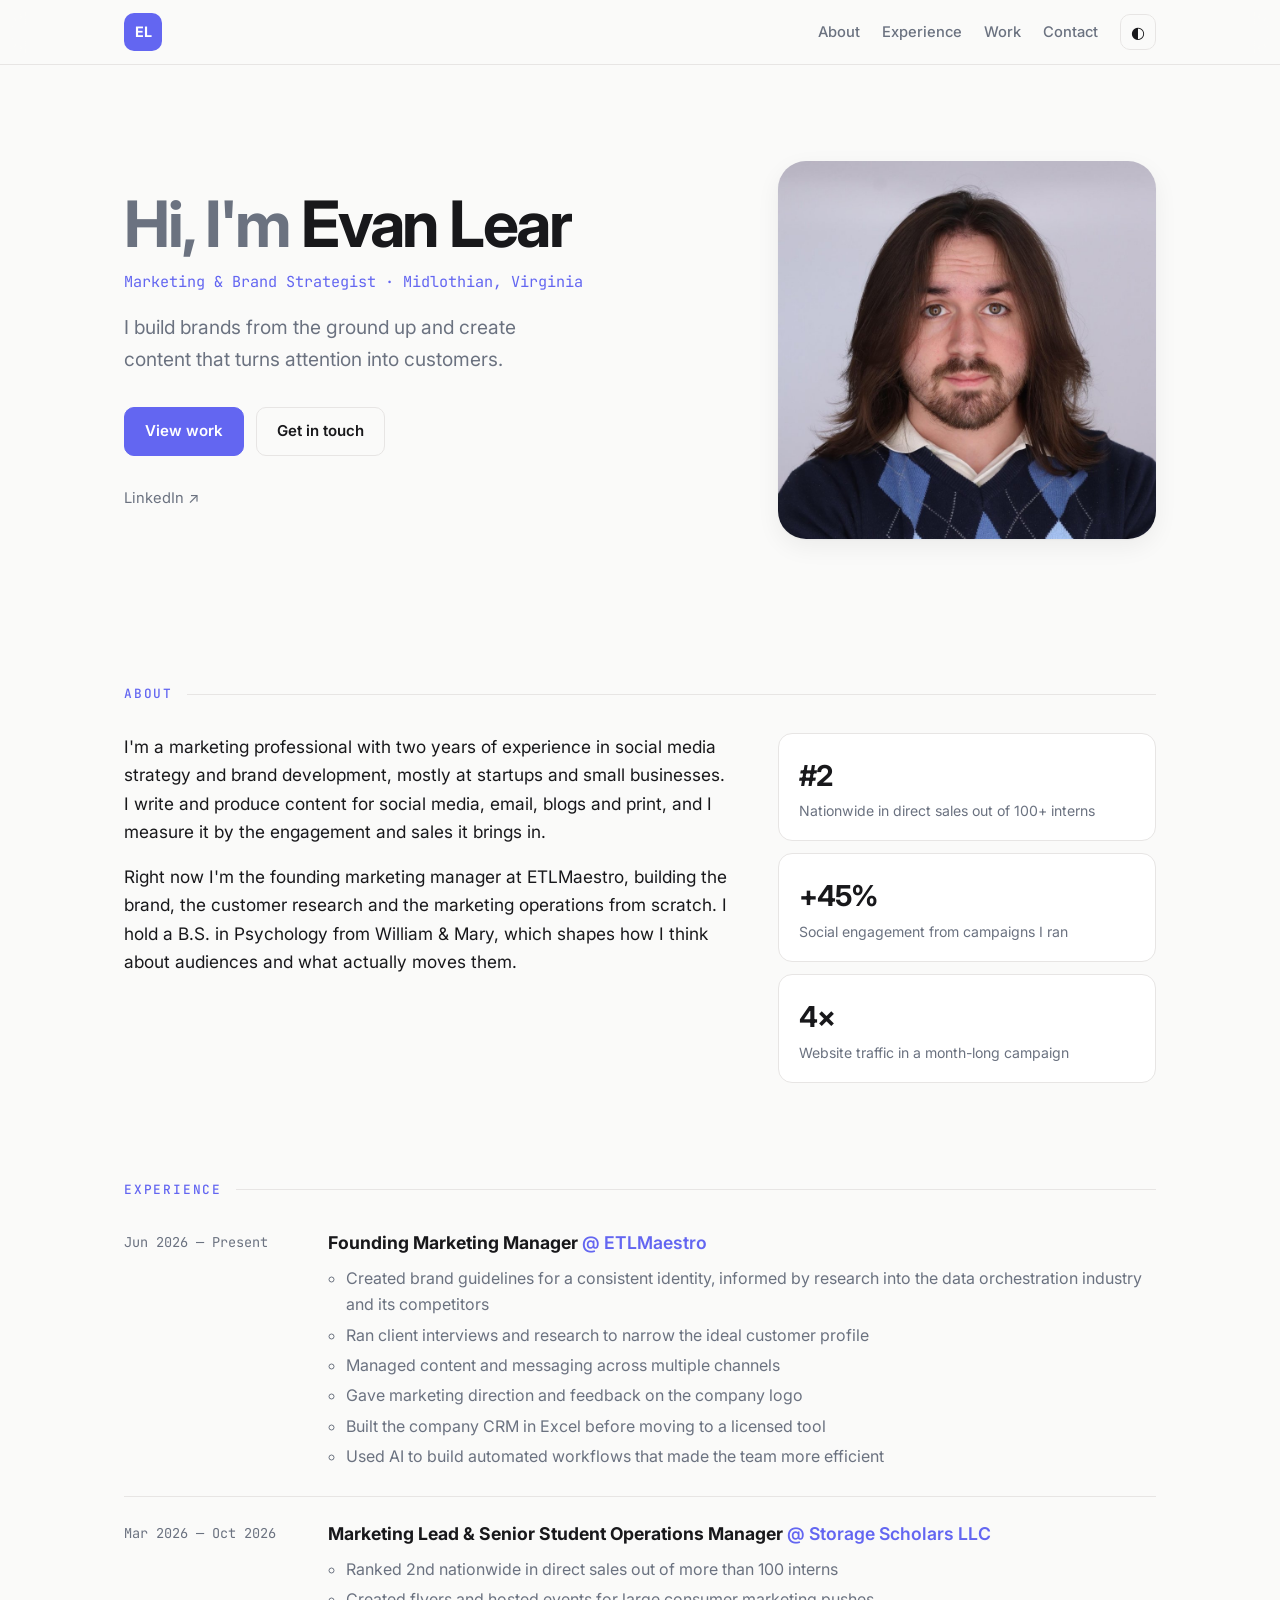
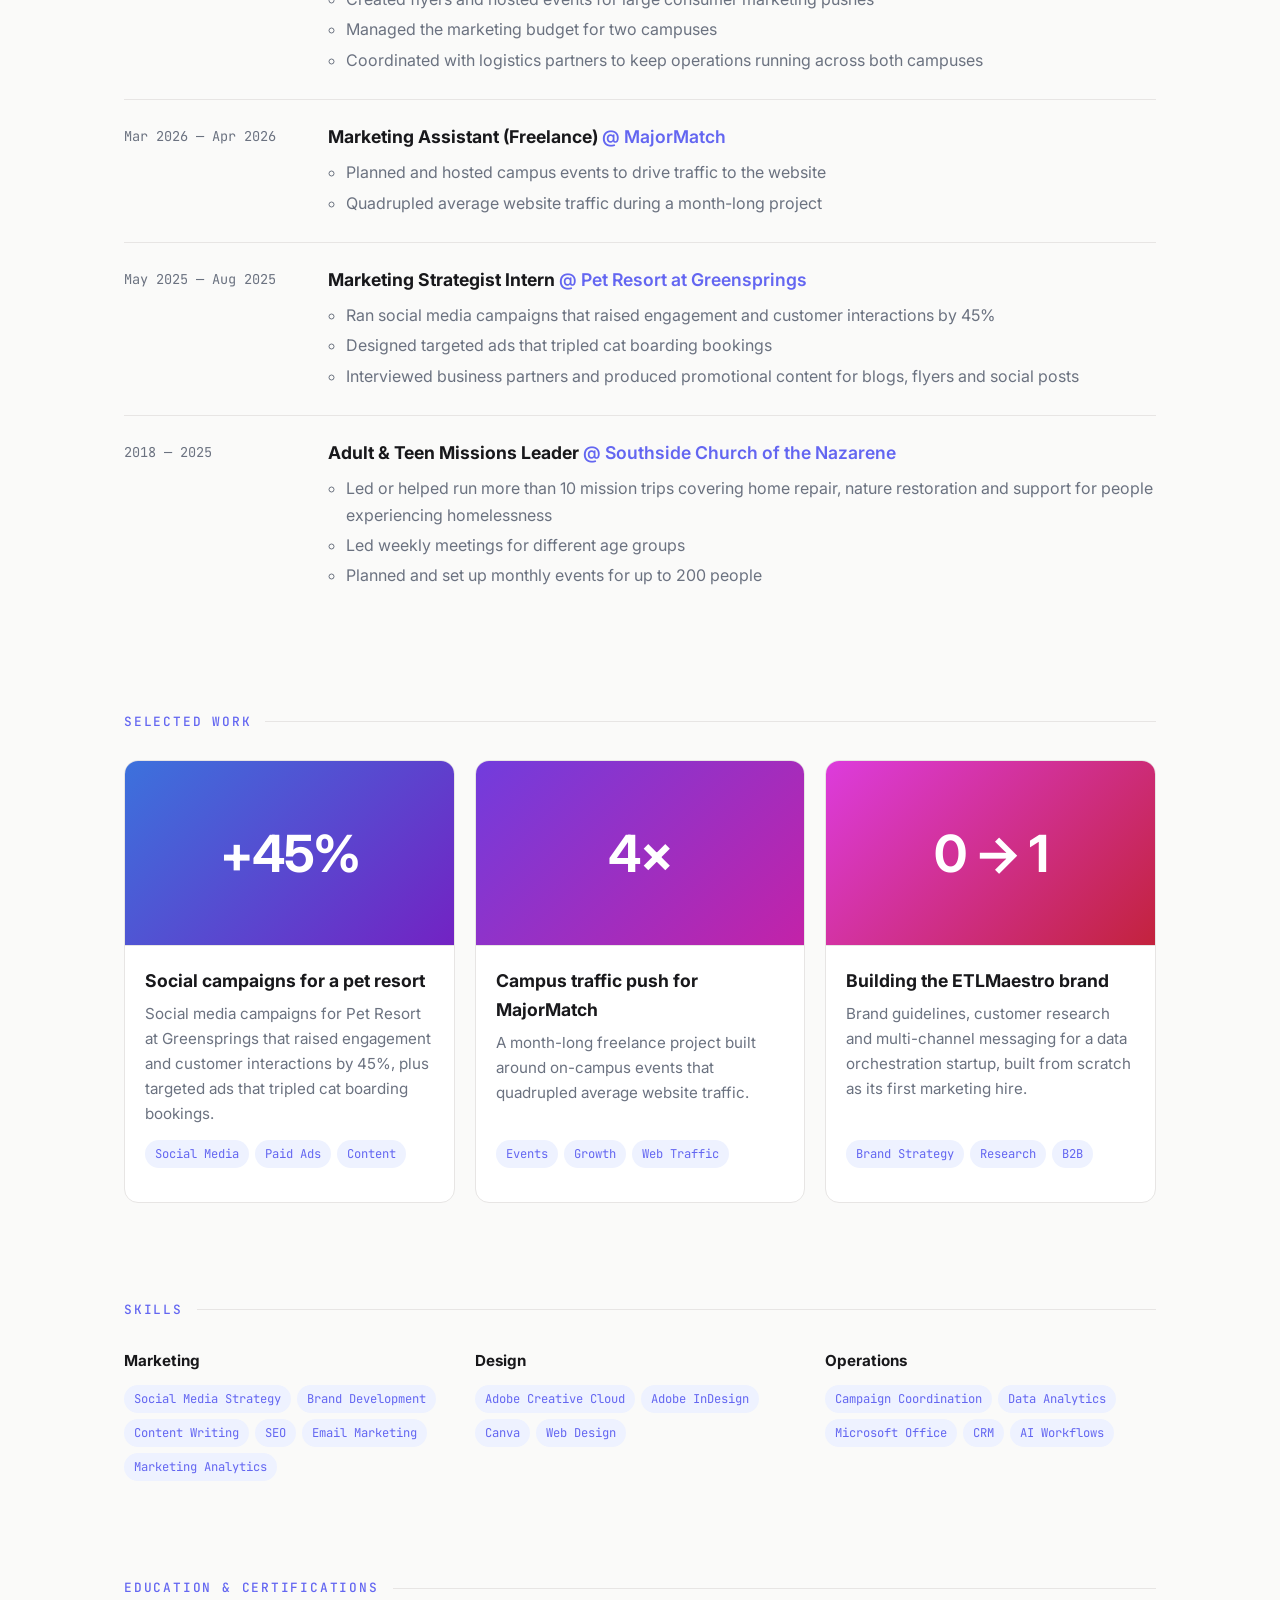
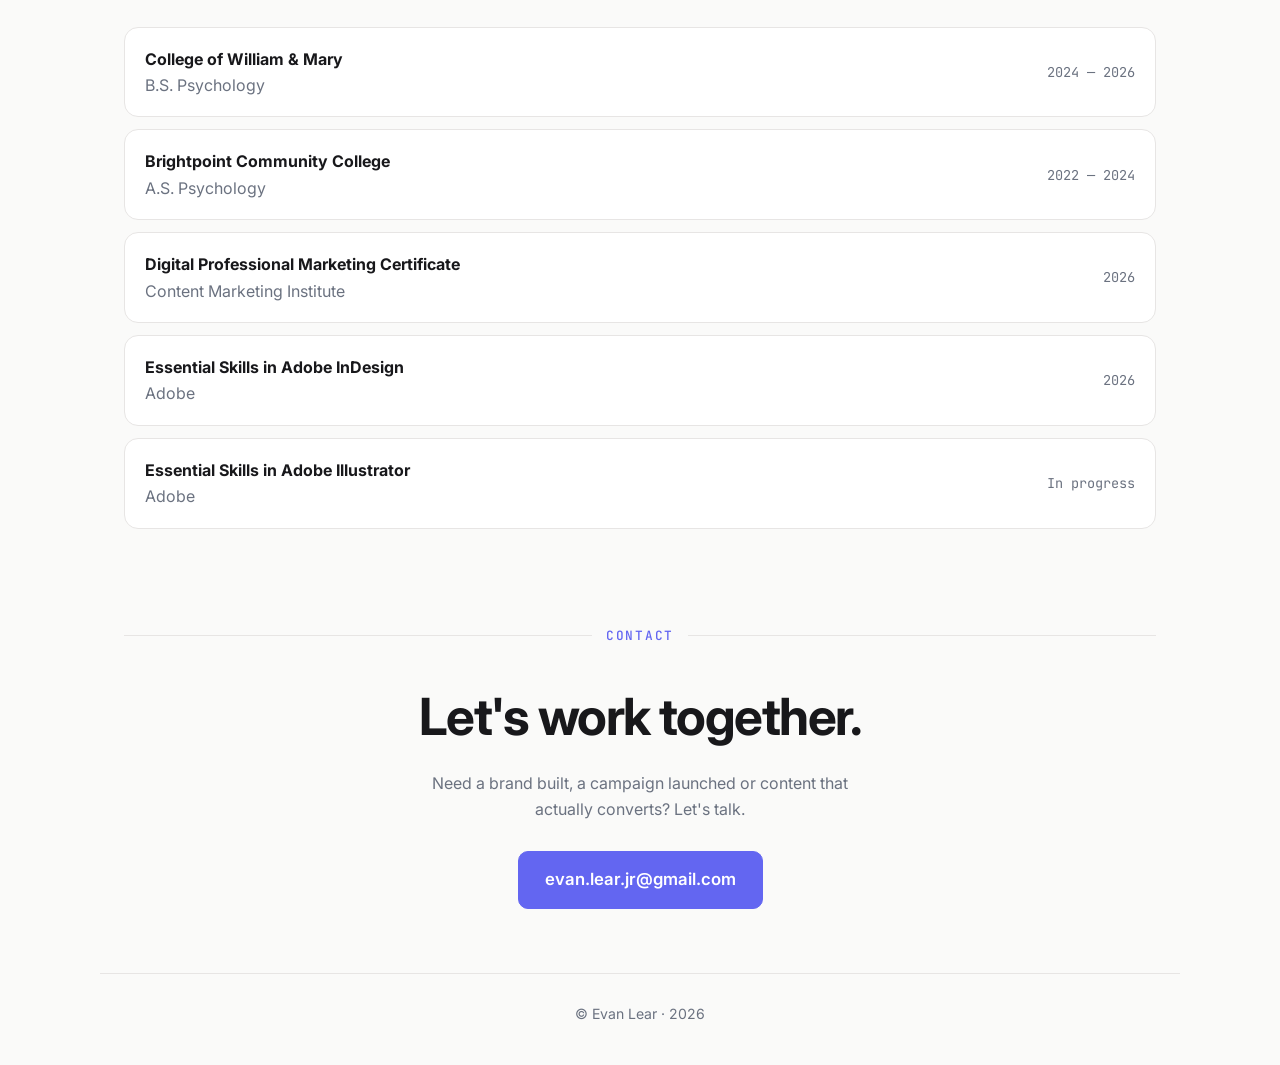
==== index.html @ dcfc0f25 "Add Evan's resume content and headshot Co-Authored-By: Claude Opus 5.5 <noreply@anthropic.com> Claud" ====
<!doctype html>
<html lang="en">
<head>
  <meta charset="utf-8" />
  <meta name="viewport" content="width=device-width, initial-scale=1" />
  <title>Portfolio</title>
  <meta name="description" content="Portfolio" />
  <link rel="preconnect" href="https://fonts.googleapis.com" />
  <link rel="preconnect" href="https://fonts.gstatic.com" crossorigin />
  <link href="https://fonts.googleapis.com/css2?family=Inter:wght@400;500;600;700&family=JetBrains+Mono:wght@400;500&display=swap" rel="stylesheet" />
  <link rel="stylesheet" href="styles.css" />
  <link rel="icon" href="data:image/svg+xml,<svg xmlns='http://www.w3.org/2000/svg' viewBox='0 0 100 100'><rect width='100' height='100' rx='22' fill='%236366f1'/></svg>" />
  <script>try{const t=localStorage.getItem('theme');if(t)document.documentElement.dataset.theme=t;}catch(e){}</script>
</head>
<body>
  <header class="nav">
    <div class="wrap nav-inner">
      <a href="#top" class="logo" id="logo"></a>
      <nav class="links">
        <a href="#about">About</a>
        <a href="#experience">Experience</a>
        <a href="#projects">Work</a>
        <a href="#contact">Contact</a>
        <button id="theme" class="icon-btn" aria-label="Toggle theme">◐</button>
      </nav>
    </div>
  </header>

  <main id="top">
    <section class="hero wrap">
      <div class="hero-text">
        <p class="badge" id="badge" hidden><span class="dot"></span>Open to opportunities</p>
        <h1><span class="muted">Hi, I'm</span> <span id="name"></span></h1>
        <p class="role" id="role"></p>
        <p class="tagline" id="tagline"></p>
        <div class="cta">
          <a class="btn primary" href="#projects">View work</a>
          <a class="btn" id="resume" target="_blank" rel="noopener" hidden>Résumé</a>
          <a class="btn ghost" href="#contact">Get in touch</a>
        </div>
        <ul class="socials" id="socials"></ul>
      </div>
      <div class="hero-photo" id="photo-wrap"></div>
    </section>

    <section id="about" class="wrap section">
      <h2 class="eyebrow">About</h2>
      <div class="about-grid">
        <div id="about-text" class="prose"></div>
        <div id="stats" class="stats"></div>
      </div>
    </section>

    <section id="experience" class="wrap section">
      <h2 class="eyebrow">Experience</h2>
      <ol id="timeline" class="timeline"></ol>
    </section>

    <section id="projects" class="wrap section">
      <h2 class="eyebrow">Selected Work</h2>
      <div id="project-grid" class="grid"></div>
    </section>

    <section id="skills" class="wrap section">
      <h2 class="eyebrow">Skills</h2>
      <div id="skill-groups" class="skills"></div>
    </section>

    <section id="education" class="wrap section">
      <h2 class="eyebrow">Education &amp; Certifications</h2>
      <div id="edu" class="edu"></div>
      <div id="certs" class="edu certs"></div>
    </section>

    <section id="contact" class="wrap section contact">
      <h2 class="eyebrow">Contact</h2>
      <h3 class="big">Let's work together.</h3>
      <p id="contact-blurb" class="muted"></p>
      <a id="email-btn" class="btn primary lg"></a>
    </section>
  </main>

  <footer class="wrap footer">
    <span id="footer-name"></span> · <span id="year"></span>
  </footer>

  <script src="content.js"></script>
  <script src="main.js"></script>
</body>
</html>
---- styles.css ----
:root {
  --bg: #fafaf9; --surface: #ffffff; --text: #18181b; --muted: #6b7280;
  --border: #e7e5e4; --accent: #6366f1; --accent-ink: #ffffff; --accent-soft: #eef2ff;
  --shadow: 0 1px 2px rgba(0,0,0,.04), 0 8px 24px rgba(0,0,0,.06);
  --radius: 14px; --max: 1080px;
}
@media (prefers-color-scheme: dark) {
  :root:not([data-theme="light"]) {
    --bg: #0b0b0f; --surface: #141419; --text: #ececf1; --muted: #9a9aa6;
    --border: #26262e; --accent: #818cf8; --accent-ink: #0b0b0f; --accent-soft: #1e1b4b;
    --shadow: 0 1px 2px rgba(0,0,0,.4), 0 8px 24px rgba(0,0,0,.35);
  }
}
:root[data-theme="dark"] {
  --bg: #0b0b0f; --surface: #141419; --text: #ececf1; --muted: #9a9aa6;
  --border: #26262e; --accent: #818cf8; --accent-ink: #0b0b0f; --accent-soft: #1e1b4b;
  --shadow: 0 1px 2px rgba(0,0,0,.4), 0 8px 24px rgba(0,0,0,.35);
}

* { box-sizing: border-box; }
[hidden] { display: none !important; }
html { scroll-behavior: smooth; scroll-padding-top: 80px; }
body { margin: 0; background: var(--bg); color: var(--text); font: 16px/1.65 Inter, system-ui, sans-serif; -webkit-font-smoothing: antialiased; transition: background .2s, color .2s; }
a { color: inherit; }
img { max-width: 100%; display: block; }
.wrap { max-width: var(--max); margin: 0 auto; padding-left: 24px; padding-right: 24px; }
.muted { color: var(--muted); }
.mono { font-family: "JetBrains Mono", monospace; font-size: .85rem; }

/* Nav */
.nav { position: sticky; top: 0; z-index: 10; backdrop-filter: blur(12px); background: color-mix(in srgb, var(--bg) 80%, transparent); border-bottom: 1px solid var(--border); }
.nav-inner { display: flex; align-items: center; justify-content: space-between; height: 64px; }
.logo { font-weight: 700; text-decoration: none; width: 38px; height: 38px; border-radius: 10px; display: grid; place-items: center; background: var(--accent); color: var(--accent-ink); font-size: .9rem; }
.links { display: flex; gap: 22px; align-items: center; }
.links a { text-decoration: none; color: var(--muted); font-size: .92rem; font-weight: 500; }
.links a:hover { color: var(--text); }
.icon-btn { background: none; border: 1px solid var(--border); color: var(--text); width: 36px; height: 36px; border-radius: 10px; cursor: pointer; font-size: 1rem; }

/* Hero */
.hero { display: grid; grid-template-columns: 1.6fr 1fr; gap: 48px; align-items: center; padding-top: 96px; padding-bottom: 72px; }
.badge { display: inline-flex; align-items: center; gap: 8px; font-size: .82rem; font-weight: 500; padding: 6px 12px; border-radius: 999px; border: 1px solid var(--border); background: var(--surface); margin: 0 0 20px; }
.dot { width: 8px; height: 8px; border-radius: 50%; background: #22c55e; box-shadow: 0 0 0 4px rgba(34,197,94,.18); }
h1 { font-size: clamp(2.4rem, 6vw, 4rem); line-height: 1.05; letter-spacing: -.035em; margin: 0 0 12px; font-weight: 700; }
.role { font-family: "JetBrains Mono", monospace; color: var(--accent); margin: 0 0 18px; font-size: .95rem; }
.tagline { font-size: 1.2rem; color: var(--muted); max-width: 34ch; margin: 0 0 32px; }
.cta { display: flex; flex-wrap: wrap; gap: 12px; }
.btn { display: inline-flex; align-items: center; padding: 11px 20px; border-radius: 10px; border: 1px solid var(--border); background: var(--surface); text-decoration: none; font-weight: 600; font-size: .94rem; transition: transform .15s, border-color .15s; }
.btn:hover { transform: translateY(-1px); border-color: var(--accent); }
.btn.primary { background: var(--accent); color: var(--accent-ink); border-color: var(--accent); }
.btn.ghost { background: transparent; }
.btn.lg { padding: 14px 26px; font-size: 1.05rem; }
.socials { list-style: none; padding: 0; margin: 28px 0 0; display: flex; gap: 20px; flex-wrap: wrap; }
.socials a { color: var(--muted); text-decoration: none; font-size: .92rem; }
.socials a:hover { color: var(--accent); }
.hero-photo img { object-position: center 30%; }
.hero-photo img, .avatar { width: 100%; aspect-ratio: 1; border-radius: 28px; object-fit: cover; box-shadow: var(--shadow); }
.avatar { display: grid; place-items: center; font-size: 5rem; font-weight: 700; letter-spacing: -.04em; color: var(--accent-ink); background: linear-gradient(135deg, var(--accent), #ec4899); }

/* Sections */
.section { padding-top: 72px; padding-bottom: 24px; }
.eyebrow { font-family: "JetBrains Mono", monospace; font-size: .8rem; font-weight: 500; text-transform: uppercase; letter-spacing: .14em; color: var(--accent); margin: 0 0 28px; display: flex; align-items: center; gap: 14px; }
.eyebrow::after { content: ""; flex: 1; height: 1px; background: var(--border); }
.about-grid { display: grid; grid-template-columns: 1.6fr 1fr; gap: 48px; }
.prose p { margin: 0 0 16px; font-size: 1.08rem; }
.stats { display: grid; gap: 12px; align-content: start; }
.stat { background: var(--surface); border: 1px solid var(--border); border-radius: var(--radius); padding: 18px 20px; }
.stat-v { font-size: 1.8rem; font-weight: 700; letter-spacing: -.03em; }
.stat-l { color: var(--muted); font-size: .88rem; }

/* Timeline */
.timeline { list-style: none; padding: 0; margin: 0; }
.tl-item { display: grid; grid-template-columns: 180px 1fr; gap: 24px; padding: 22px 0; border-top: 1px solid var(--border); }
.tl-item:first-child { border-top: 0; padding-top: 0; }
.tl-period { font-family: "JetBrains Mono", monospace; font-size: .85rem; color: var(--muted); padding-top: 3px; }
.tl-body h3 { margin: 0 0 8px; font-size: 1.1rem; }
.at { color: var(--accent); font-weight: 600; }
.at a { text-decoration: none; }
.tl-body ul { margin: 0; padding-left: 18px; color: var(--muted); }
.tl-body li { margin: 4px 0; }

/* Projects */
.grid { display: grid; grid-template-columns: repeat(auto-fill, minmax(300px, 1fr)); gap: 20px; }
.card { background: var(--surface); border: 1px solid var(--border); border-radius: var(--radius); overflow: hidden; display: flex; flex-direction: column; transition: transform .2s, box-shadow .2s, border-color .2s; }
.card:hover { transform: translateY(-3px); box-shadow: var(--shadow); border-color: color-mix(in srgb, var(--accent) 40%, var(--border)); }
.card-img { width: 100%; aspect-ratio: 16/9; object-fit: cover; border-bottom: 1px solid var(--border); }
.card-img.placeholder { display: grid; place-items: center; font-weight: 700; font-size: 1.3rem; letter-spacing: -.02em; color: #fff; background: linear-gradient(135deg, hsl(var(--h) 70% 55%), hsl(calc(var(--h) + 50) 70% 45%)); }
.card-body { padding: 20px; display: flex; flex-direction: column; flex: 1; }
.card-body h3 { margin: 0 0 6px; font-size: 1.1rem; }
.card-body p { margin: 0 0 14px; color: var(--muted); font-size: .95rem; flex: 1; }
.card-links { display: flex; gap: 16px; margin-top: 14px; }
.card-links a { color: var(--accent); text-decoration: none; font-weight: 600; font-size: .9rem; }
.card-links:empty { display: none; }
.tags { list-style: none; padding: 0; margin: 0; display: flex; flex-wrap: wrap; gap: 6px; }
.tags li { font-family: "JetBrains Mono", monospace; font-size: .76rem; padding: 4px 10px; border-radius: 999px; background: var(--accent-soft); color: var(--accent); }

/* Skills & edu */
.skills { display: grid; grid-template-columns: repeat(auto-fit, minmax(220px, 1fr)); gap: 20px; }
.skill-group h4 { margin: 0 0 12px; font-size: .95rem; }
.edu { display: grid; gap: 12px; }
.certs { margin-top: 12px; }
.card-img.placeholder.metric { font-size: 3.2rem; letter-spacing: -.04em; }
.edu-item { display: flex; justify-content: space-between; gap: 16px; align-items: center; background: var(--surface); border: 1px solid var(--border); border-radius: var(--radius); padding: 18px 20px; }

/* Contact */
.contact { text-align: center; padding-bottom: 64px; }
.contact .eyebrow::before { content: ""; flex: 1; height: 1px; background: var(--border); }
.big { font-size: clamp(2rem, 5vw, 3.2rem); letter-spacing: -.03em; margin: 0 0 12px; }
.contact p { max-width: 46ch; margin: 0 auto 28px; }
.footer { padding: 28px 24px 40px; border-top: 1px solid var(--border); color: var(--muted); font-size: .88rem; text-align: center; }

/* Reveal */
.reveal { opacity: 0; transform: translateY(12px); transition: opacity .5s ease, transform .5s ease; }
.reveal.in { opacity: 1; transform: none; }
@media (prefers-reduced-motion: reduce) { .reveal { opacity: 1; transform: none; transition: none; } html { scroll-behavior: auto; } }

/* Mobile */
@media (max-width: 760px) {
  .wrap { padding-left: 16px; padding-right: 16px; }
  .links a { display: none; }
  .hero { grid-template-columns: 1fr; padding-top: 48px; gap: 32px; }
  .hero-photo { order: -1; max-width: 140px; }
  .avatar { font-size: 2.6rem; border-radius: 22px; }
  .about-grid { grid-template-columns: 1fr; gap: 24px; }
  .stats { grid-template-columns: repeat(3, 1fr); }
  .stat { padding: 14px; } .stat-v { font-size: 1.4rem; }
  .tl-item { grid-template-columns: 1fr; gap: 4px; }
  .grid { grid-template-columns: 1fr; }
  .edu-item { flex-direction: column; align-items: flex-start; gap: 4px; }
}
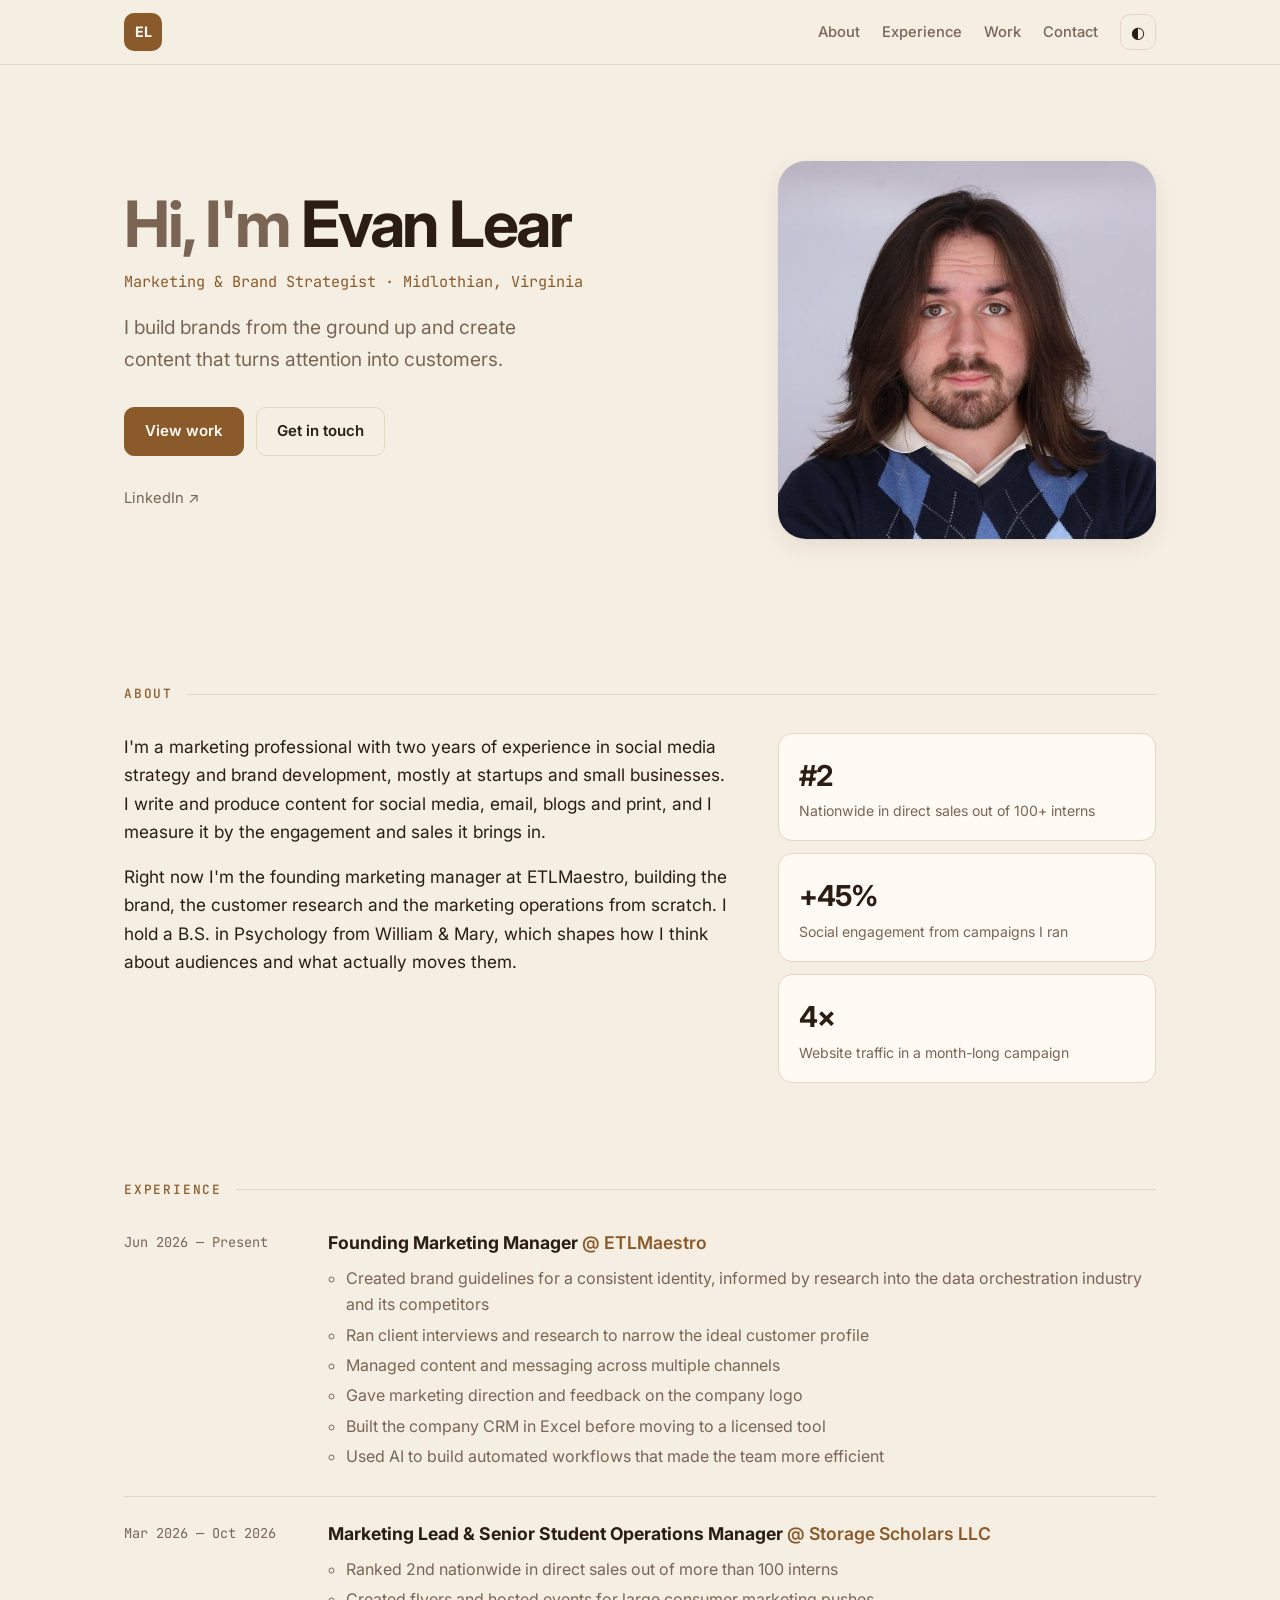
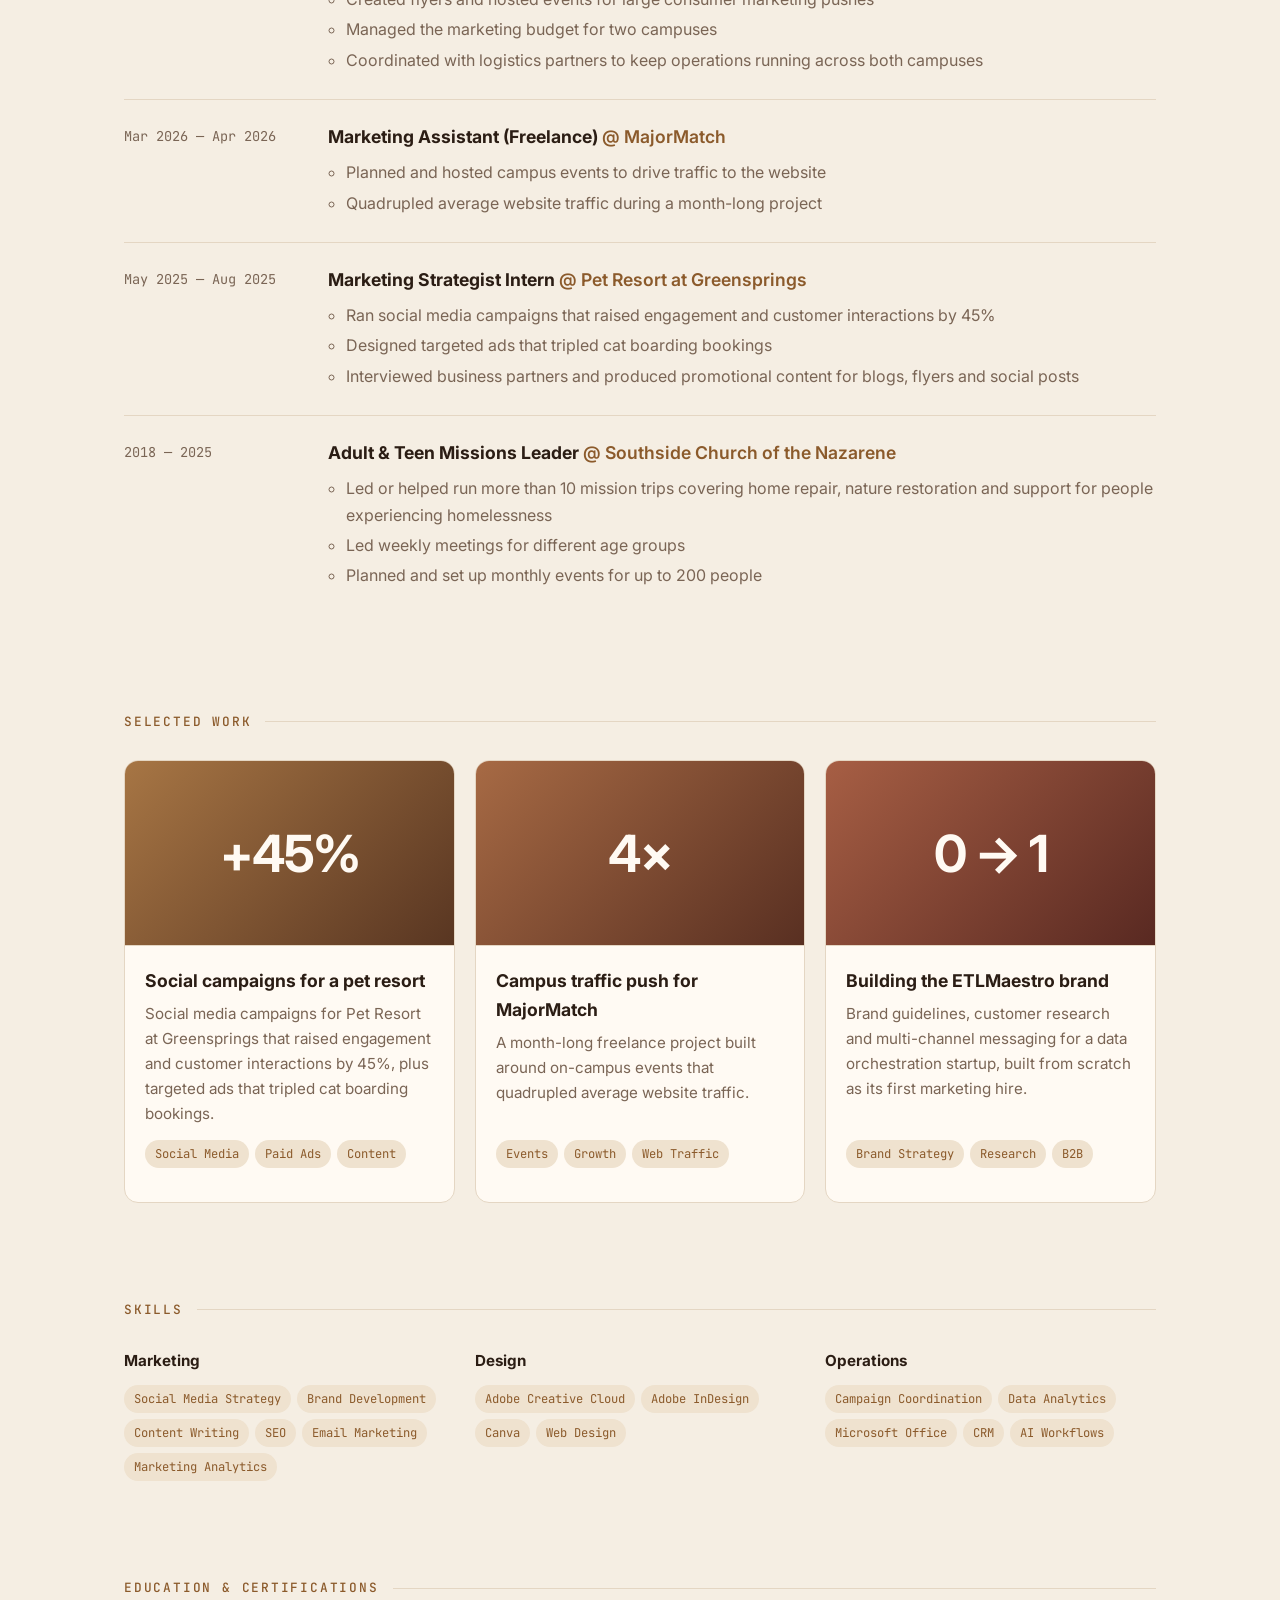
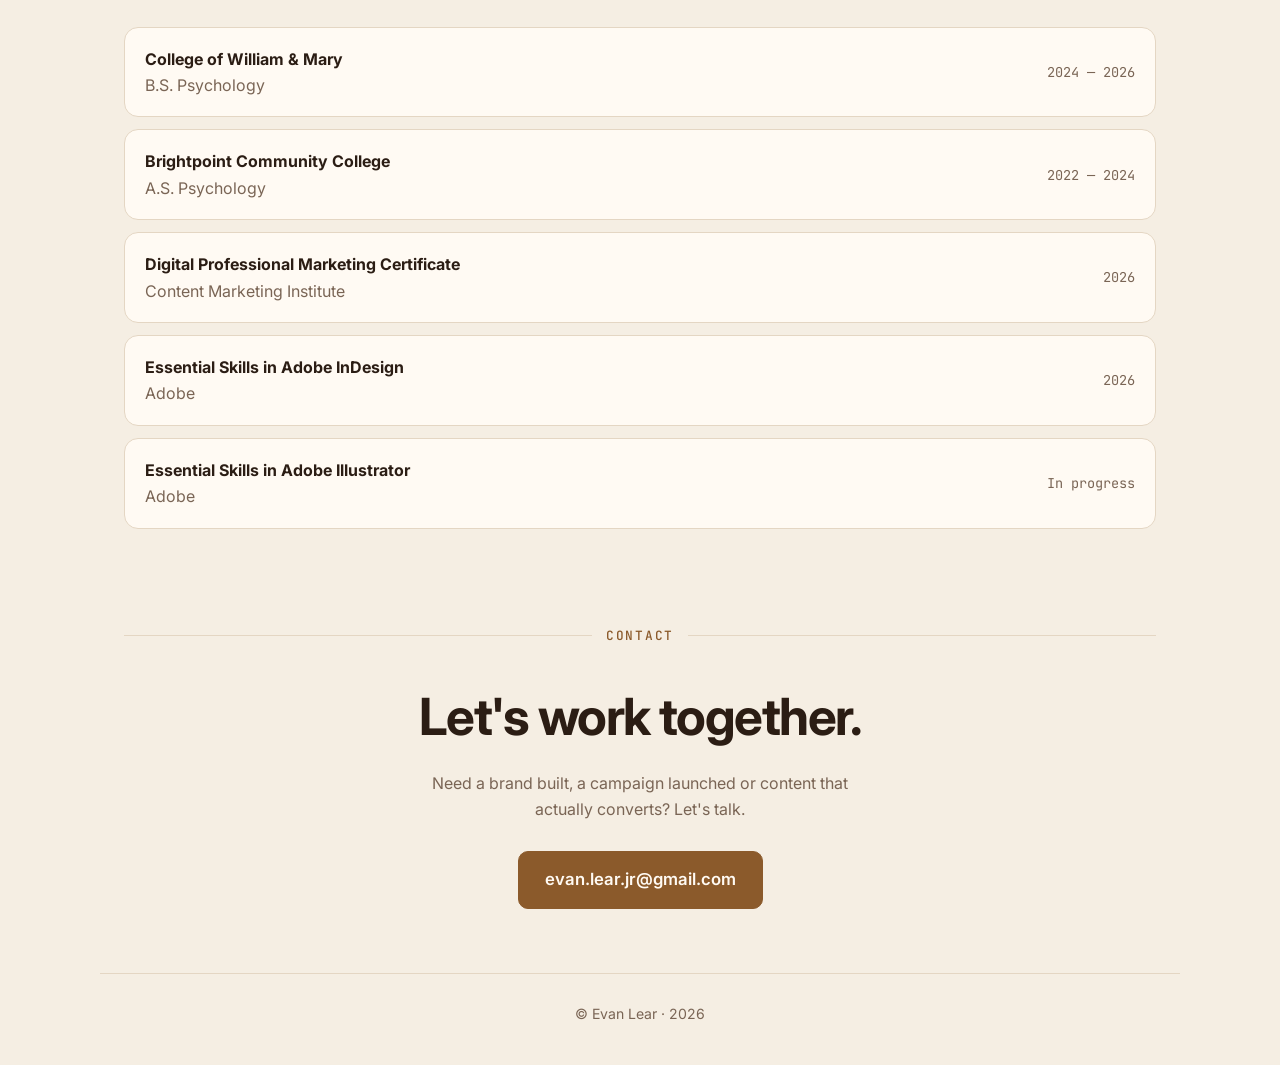
==== commit 7b0ed896: "Switch to cream and brown color theme Co-Authored-By: Claude Opus 5.5 <noreply@anthropic.com> Claude" ====
--- a/index.html
+++ b/index.html
@@ -9,7 +9,7 @@
   <link rel="preconnect" href="https://fonts.gstatic.com" crossorigin />
   <link href="https://fonts.googleapis.com/css2?family=Inter:wght@400;500;600;700&family=JetBrains+Mono:wght@400;500&display=swap" rel="stylesheet" />
   <link rel="stylesheet" href="styles.css" />
-  <link rel="icon" href="data:image/svg+xml,<svg xmlns='http://www.w3.org/2000/svg' viewBox='0 0 100 100'><rect width='100' height='100' rx='22' fill='%236366f1'/></svg>" />
+  <link rel="icon" href="data:image/svg+xml,<svg xmlns='http://www.w3.org/2000/svg' viewBox='0 0 100 100'><rect width='100' height='100' rx='22' fill='%238b5a2b'/></svg>" />
   <script>try{const t=localStorage.getItem('theme');if(t)document.documentElement.dataset.theme=t;}catch(e){}</script>
 </head>
 <body>
--- a/styles.css
+++ b/styles.css
@@ -1,20 +1,23 @@
 :root {
-  --bg: #fafaf9; --surface: #ffffff; --text: #18181b; --muted: #6b7280;
-  --border: #e7e5e4; --accent: #6366f1; --accent-ink: #ffffff; --accent-soft: #eef2ff;
-  --shadow: 0 1px 2px rgba(0,0,0,.04), 0 8px 24px rgba(0,0,0,.06);
+  --bg: #f5eee3; --surface: #fffaf3; --text: #2b1d14; --muted: #7a6555;
+  --border: #e4d6c3; --accent: #8b5a2b; --accent-ink: #fffaf3; --accent-soft: #efe2cf;
+  --shadow: 0 1px 2px rgba(60,35,15,.05), 0 8px 24px rgba(60,35,15,.08);
   --radius: 14px; --max: 1080px;
+  --grad-a: #a0693a; --grad-b: #5c3a1e;
 }
 @media (prefers-color-scheme: dark) {
   :root:not([data-theme="light"]) {
-    --bg: #0b0b0f; --surface: #141419; --text: #ececf1; --muted: #9a9aa6;
-    --border: #26262e; --accent: #818cf8; --accent-ink: #0b0b0f; --accent-soft: #1e1b4b;
+    --bg: #18120d; --surface: #221912; --text: #f3e9dc; --muted: #b29e8a;
+    --border: #3a2c21; --accent: #d4a373; --accent-ink: #18120d; --accent-soft: #3a2a1c;
     --shadow: 0 1px 2px rgba(0,0,0,.4), 0 8px 24px rgba(0,0,0,.35);
+    --grad-a: #b07a48; --grad-b: #5c3a1e;
   }
 }
 :root[data-theme="dark"] {
-  --bg: #0b0b0f; --surface: #141419; --text: #ececf1; --muted: #9a9aa6;
-  --border: #26262e; --accent: #818cf8; --accent-ink: #0b0b0f; --accent-soft: #1e1b4b;
-  --shadow: 0 1px 2px rgba(0,0,0,.4), 0 8px 24px rgba(0,0,0,.35);
+  --bg: #18120d; --surface: #221912; --text: #f3e9dc; --muted: #b29e8a;
+    --border: #3a2c21; --accent: #d4a373; --accent-ink: #18120d; --accent-soft: #3a2a1c;
+    --shadow: 0 1px 2px rgba(0,0,0,.4), 0 8px 24px rgba(0,0,0,.35);
+    --grad-a: #b07a48; --grad-b: #5c3a1e;
 }
 
 * { box-sizing: border-box; }
@@ -54,7 +57,7 @@
 .socials a:hover { color: var(--accent); }
 .hero-photo img { object-position: center 30%; }
 .hero-photo img, .avatar { width: 100%; aspect-ratio: 1; border-radius: 28px; object-fit: cover; box-shadow: var(--shadow); }
-.avatar { display: grid; place-items: center; font-size: 5rem; font-weight: 700; letter-spacing: -.04em; color: var(--accent-ink); background: linear-gradient(135deg, var(--accent), #ec4899); }
+.avatar { display: grid; place-items: center; font-size: 5rem; font-weight: 700; letter-spacing: -.04em; color: var(--accent-ink); background: linear-gradient(135deg, var(--grad-a), var(--grad-b)); color: #fffaf3; }
 
 /* Sections */
 .section { padding-top: 72px; padding-bottom: 24px; }
@@ -83,7 +86,7 @@
 .card { background: var(--surface); border: 1px solid var(--border); border-radius: var(--radius); overflow: hidden; display: flex; flex-direction: column; transition: transform .2s, box-shadow .2s, border-color .2s; }
 .card:hover { transform: translateY(-3px); box-shadow: var(--shadow); border-color: color-mix(in srgb, var(--accent) 40%, var(--border)); }
 .card-img { width: 100%; aspect-ratio: 16/9; object-fit: cover; border-bottom: 1px solid var(--border); }
-.card-img.placeholder { display: grid; place-items: center; font-weight: 700; font-size: 1.3rem; letter-spacing: -.02em; color: #fff; background: linear-gradient(135deg, hsl(var(--h) 70% 55%), hsl(calc(var(--h) + 50) 70% 45%)); }
+.card-img.placeholder { display: grid; place-items: center; font-weight: 700; font-size: 1.3rem; letter-spacing: -.02em; color: #fffaf3; background: linear-gradient(135deg, hsl(var(--h) 42% 46%), hsl(calc(var(--h) - 8) 45% 24%)); }
 .card-body { padding: 20px; display: flex; flex-direction: column; flex: 1; }
 .card-body h3 { margin: 0 0 6px; font-size: 1.1rem; }
 .card-body p { margin: 0 0 14px; color: var(--muted); font-size: .95rem; flex: 1; }
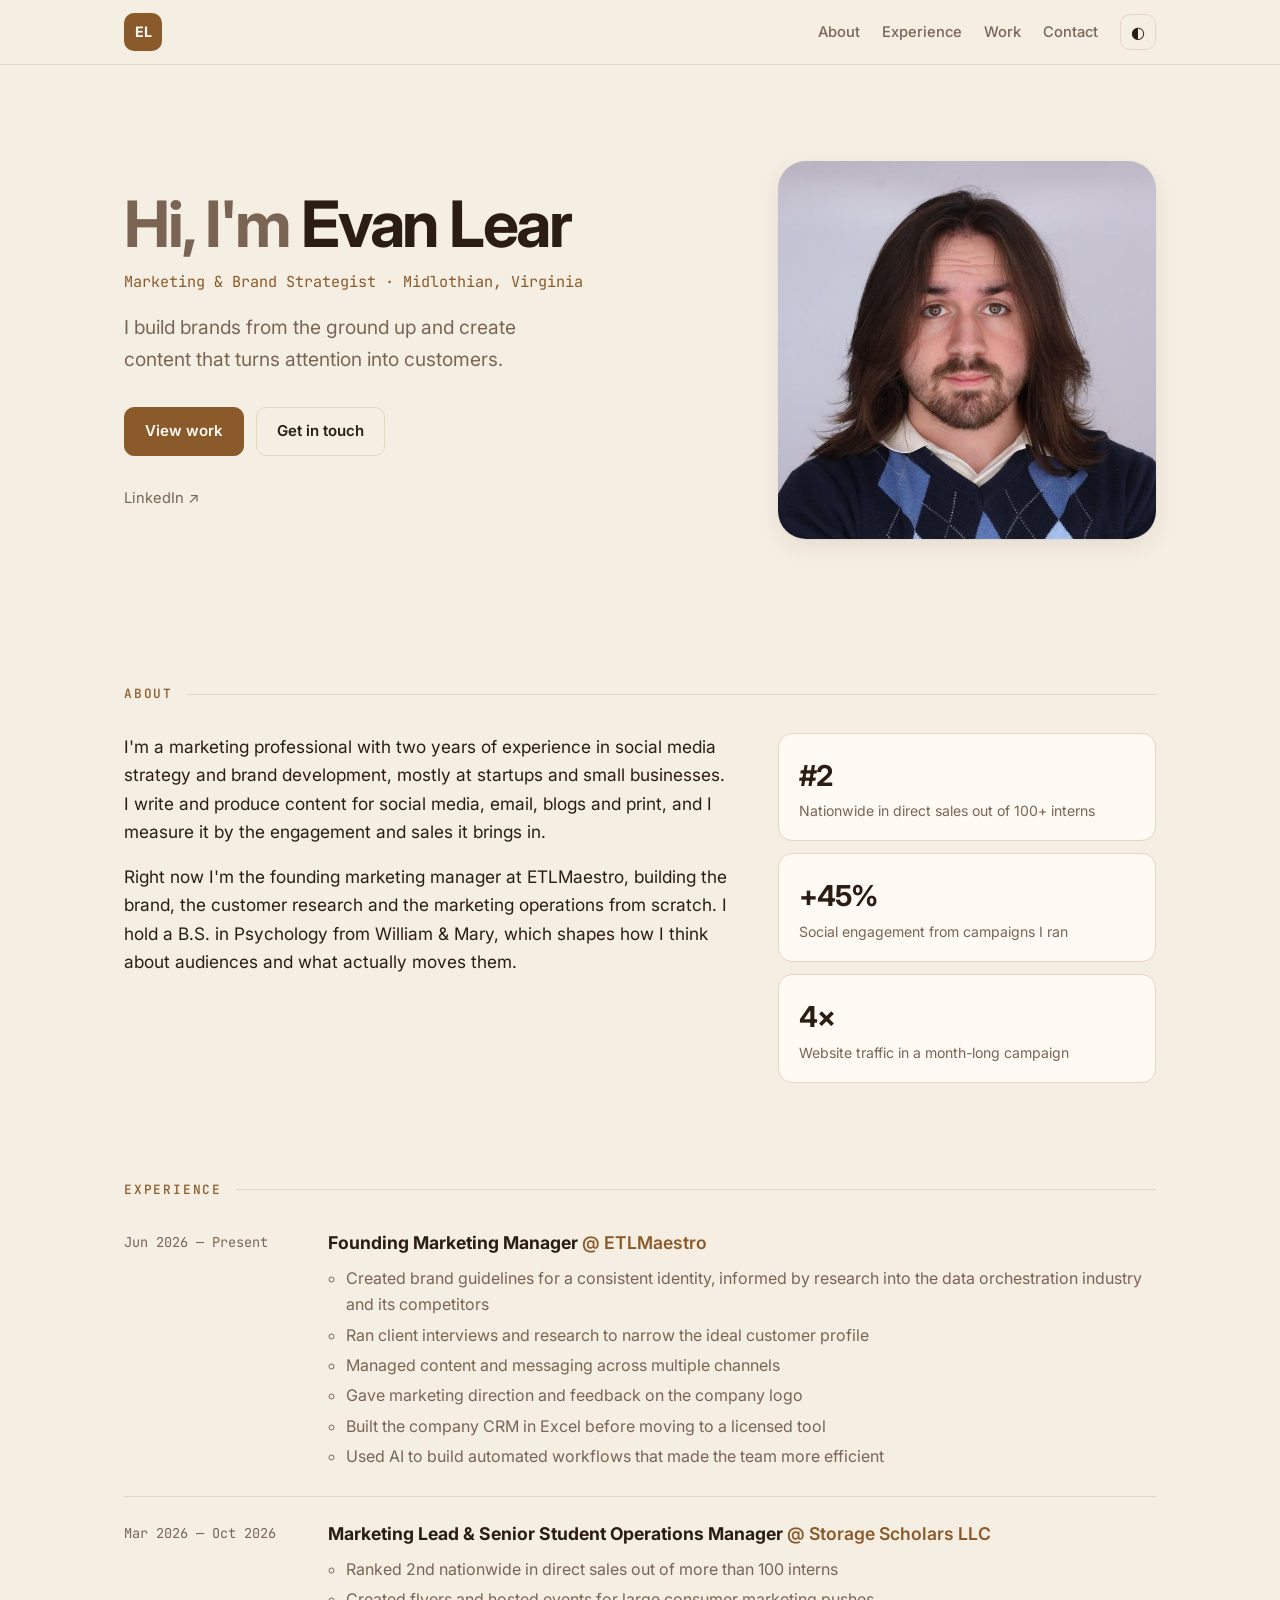
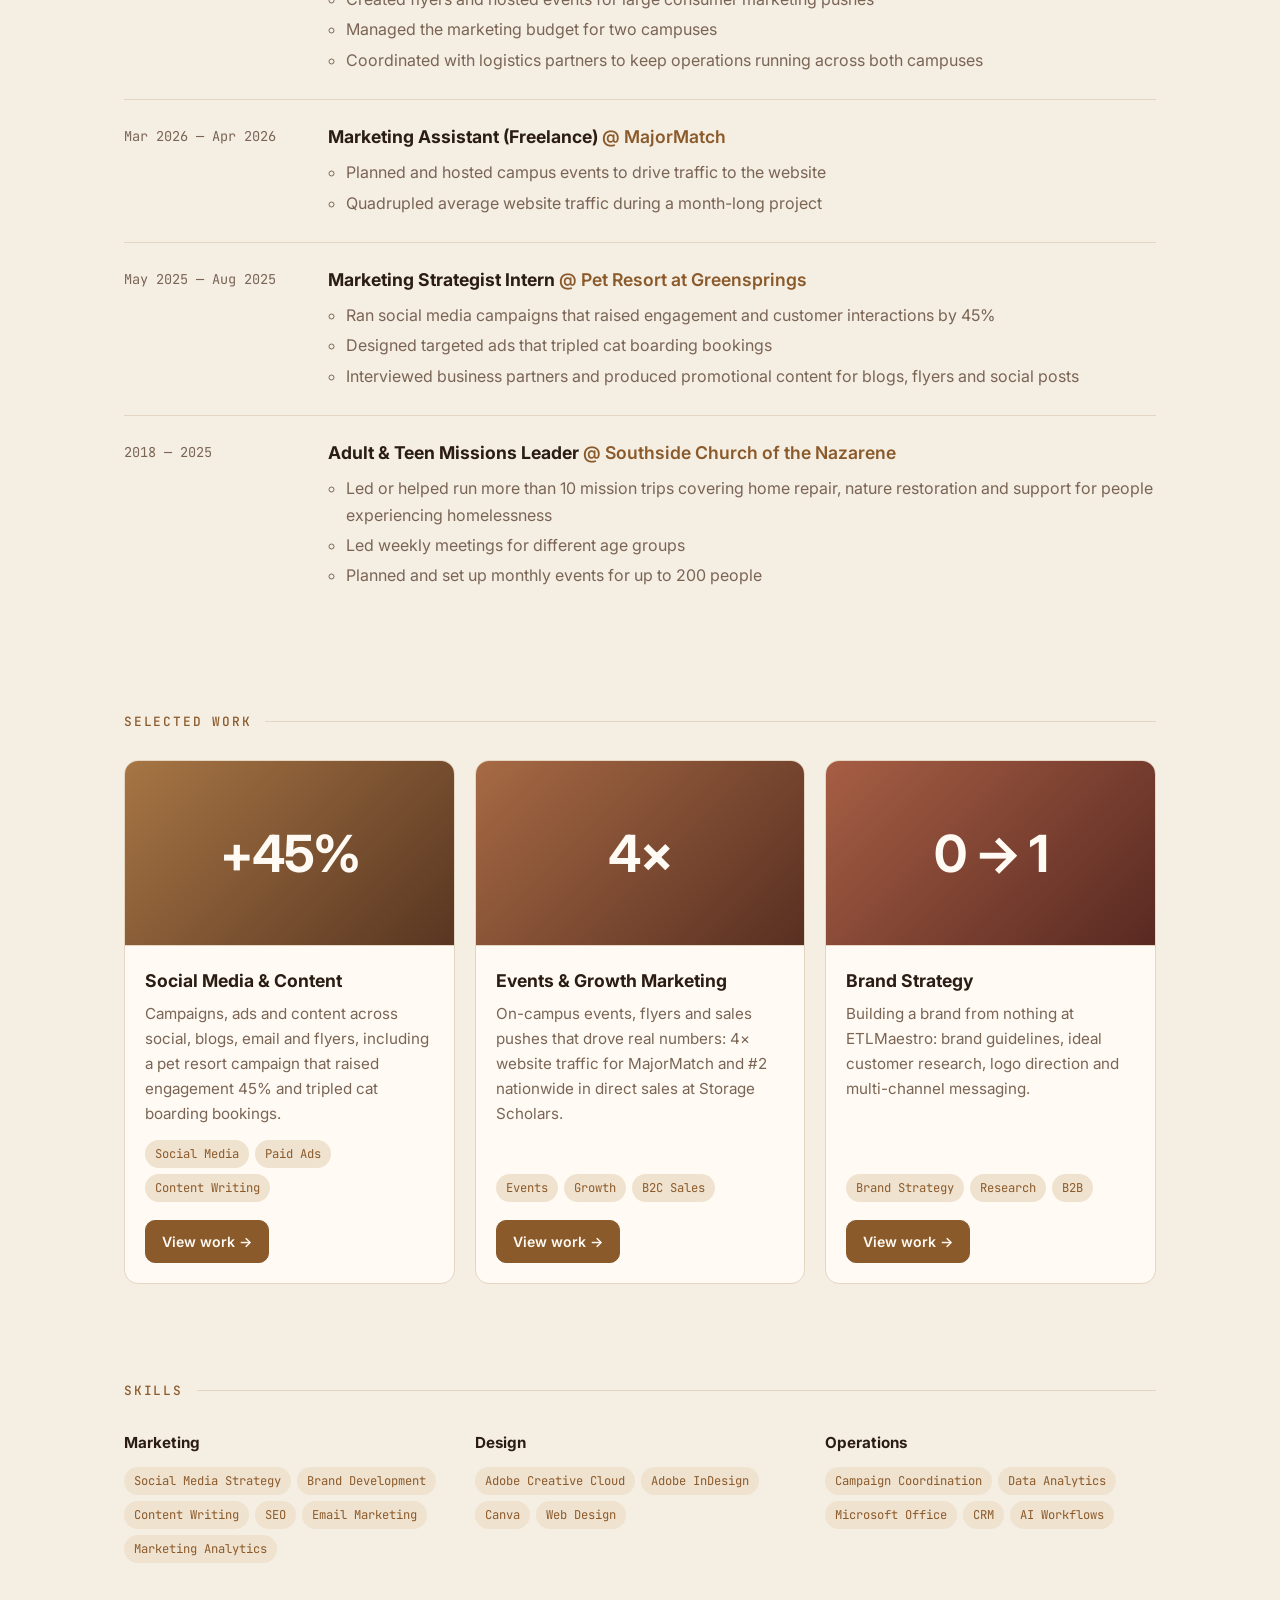
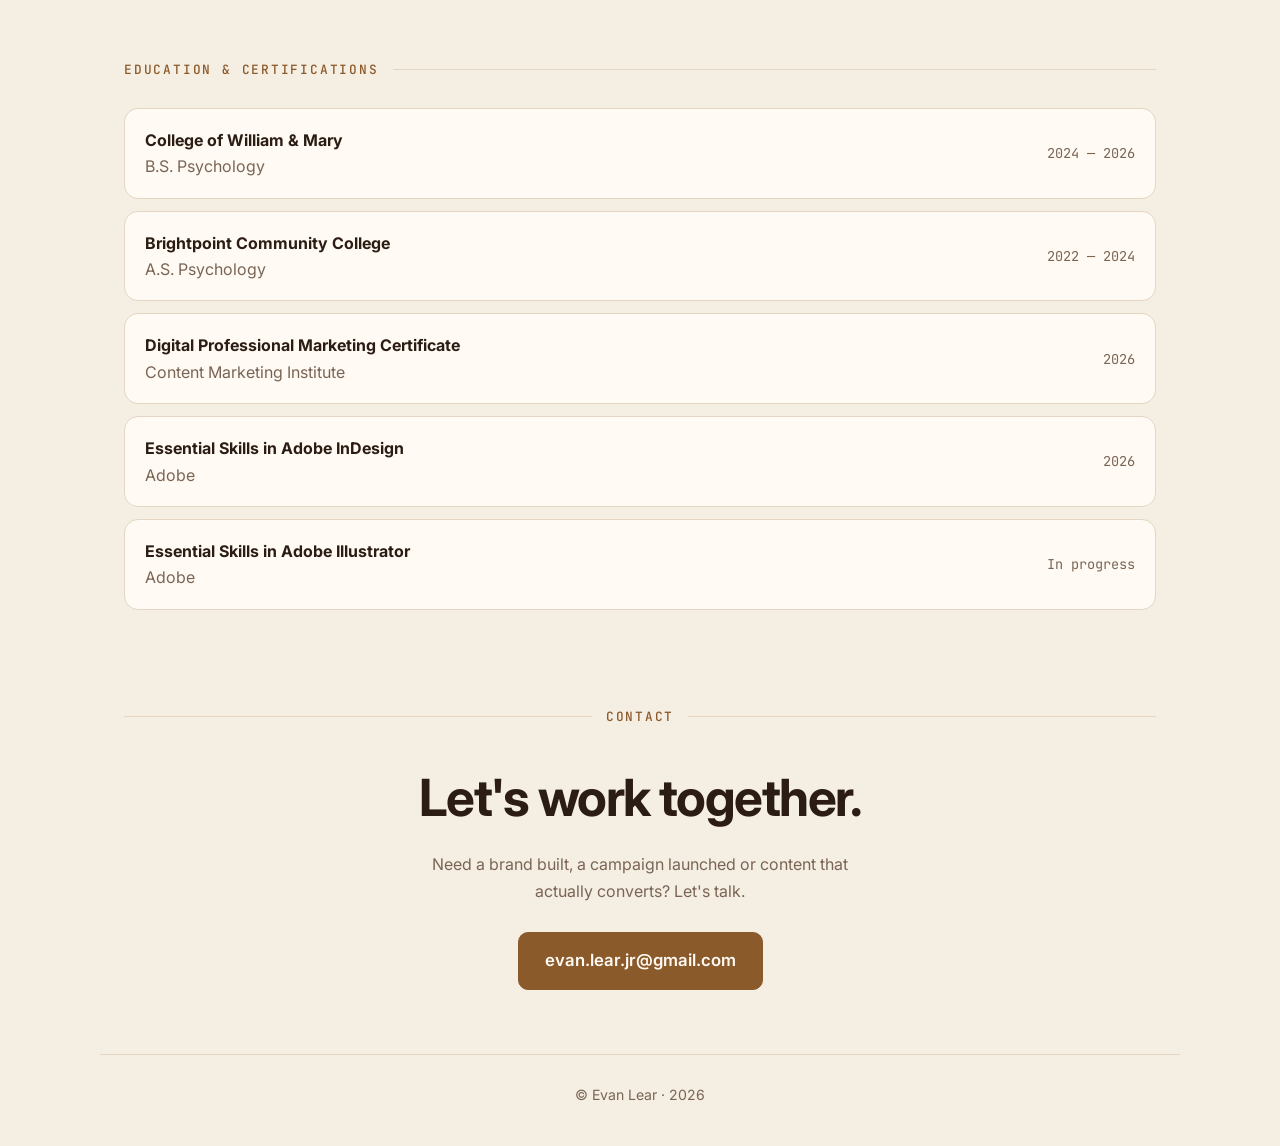
==== commit bff88df9: "Turn selected work into category cards linking to /work/<slug> pages Co-Authored-By: Claude Opus 5.5" ====
--- a/index.html
+++ b/index.html
@@ -8,7 +8,7 @@
   <link rel="preconnect" href="https://fonts.googleapis.com" />
   <link rel="preconnect" href="https://fonts.gstatic.com" crossorigin />
   <link href="https://fonts.googleapis.com/css2?family=Inter:wght@400;500;600;700&family=JetBrains+Mono:wght@400;500&display=swap" rel="stylesheet" />
-  <link rel="stylesheet" href="styles.css" />
+  <link rel="stylesheet" href="/styles.css" />
   <link rel="icon" href="data:image/svg+xml,<svg xmlns='http://www.w3.org/2000/svg' viewBox='0 0 100 100'><rect width='100' height='100' rx='22' fill='%238b5a2b'/></svg>" />
   <script>try{const t=localStorage.getItem('theme');if(t)document.documentElement.dataset.theme=t;}catch(e){}</script>
 </head>
@@ -84,7 +84,7 @@
     <span id="footer-name"></span> · <span id="year"></span>
   </footer>
 
-  <script src="content.js"></script>
-  <script src="main.js"></script>
+  <script src="/content.js"></script>
+  <script src="/main.js"></script>
 </body>
 </html>
--- a/styles.css
+++ b/styles.css
@@ -130,3 +130,44 @@
   .grid { grid-template-columns: 1fr; }
   .edu-item { flex-direction: column; align-items: flex-start; gap: 4px; }
 }
+
+/* Clickable work cards */
+.card.clickable { position: relative; cursor: pointer; }
+.card-link { text-decoration: none; color: inherit; }
+.card-link::after { content: ""; position: absolute; inset: 0; border-radius: var(--radius); }
+.card-link:focus-visible { outline: none; }
+.card.clickable:has(.card-link:focus-visible) { outline: 2px solid var(--accent); outline-offset: 3px; }
+.card-btn { align-self: flex-start; margin-top: 18px; padding: 9px 16px; font-size: .88rem; pointer-events: none; }
+.card.clickable:hover .card-btn { filter: brightness(1.08); }
+
+/* Work detail page */
+.work-page { padding-top: 40px; padding-bottom: 64px; max-width: 880px; }
+.back { display: inline-block; color: var(--muted); text-decoration: none; font-size: .92rem; font-weight: 500; margin-bottom: 32px; }
+.back:hover { color: var(--accent); }
+.eyebrow-plain { font-family: "JetBrains Mono", monospace; font-size: .8rem; text-transform: uppercase; letter-spacing: .14em; color: var(--accent); margin: 0 0 12px; }
+.work-title { font-size: clamp(2.2rem, 5.5vw, 3.4rem); line-height: 1.08; letter-spacing: -.035em; margin: 0 0 16px; }
+.work-lede { font-size: 1.15rem; color: var(--muted); max-width: 60ch; margin: 0 0 20px; }
+.work-hero { margin-bottom: 36px; }
+.work-cover { width: 100%; aspect-ratio: 21/9; border-radius: var(--radius); object-fit: cover; border: 1px solid var(--border); }
+.work-cover.placeholder { display: grid; place-items: center; font-weight: 700; font-size: 1.6rem; color: #fffaf3; background: linear-gradient(135deg, hsl(var(--h) 42% 46%), hsl(calc(var(--h) - 8) 45% 24%)); }
+.work-cover.placeholder.metric { font-size: clamp(3rem, 9vw, 5.5rem); letter-spacing: -.04em; }
+.work-results { display: grid; grid-template-columns: repeat(auto-fit, minmax(200px, 1fr)); gap: 12px; margin-top: 20px; }
+.work-section { margin-top: 48px; }
+.work-section h2 { font-size: 1.5rem; letter-spacing: -.02em; margin: 0 0 12px; }
+.work-section p { font-size: 1.05rem; margin: 0 0 14px; }
+.work-gallery { display: grid; grid-template-columns: repeat(auto-fill, minmax(240px, 1fr)); gap: 12px; margin-top: 18px; }
+.work-gallery img { width: 100%; aspect-ratio: 4/3; object-fit: cover; border-radius: 10px; border: 1px solid var(--border); transition: transform .2s; }
+.work-gallery a:hover img { transform: scale(1.02); }
+.text-link { color: var(--accent); font-weight: 600; text-decoration: none; }
+.coming-soon { margin-top: 48px; padding: 36px; border: 1px dashed var(--border); border-radius: var(--radius); background: var(--surface); text-align: center; }
+.coming-soon h2 { margin: 0 0 8px; font-size: 1.4rem; letter-spacing: -.02em; }
+.coming-soon p { max-width: 52ch; margin: 0 auto 22px; }
+.work-next { margin-top: 64px; padding-top: 28px; border-top: 1px solid var(--border); }
+.work-next-grid { display: grid; grid-template-columns: repeat(auto-fit, minmax(240px, 1fr)); gap: 12px; }
+.work-next-item { display: flex; justify-content: space-between; align-items: center; padding: 18px 20px; border: 1px solid var(--border); border-radius: var(--radius); background: var(--surface); text-decoration: none; font-weight: 600; transition: border-color .15s, transform .15s; }
+.work-next-item:hover { border-color: var(--accent); transform: translateY(-1px); }
+@media (max-width: 760px) {
+  .work-page { padding-top: 24px; }
+  .work-cover { aspect-ratio: 16/9; }
+  .coming-soon { padding: 24px 18px; }
+}
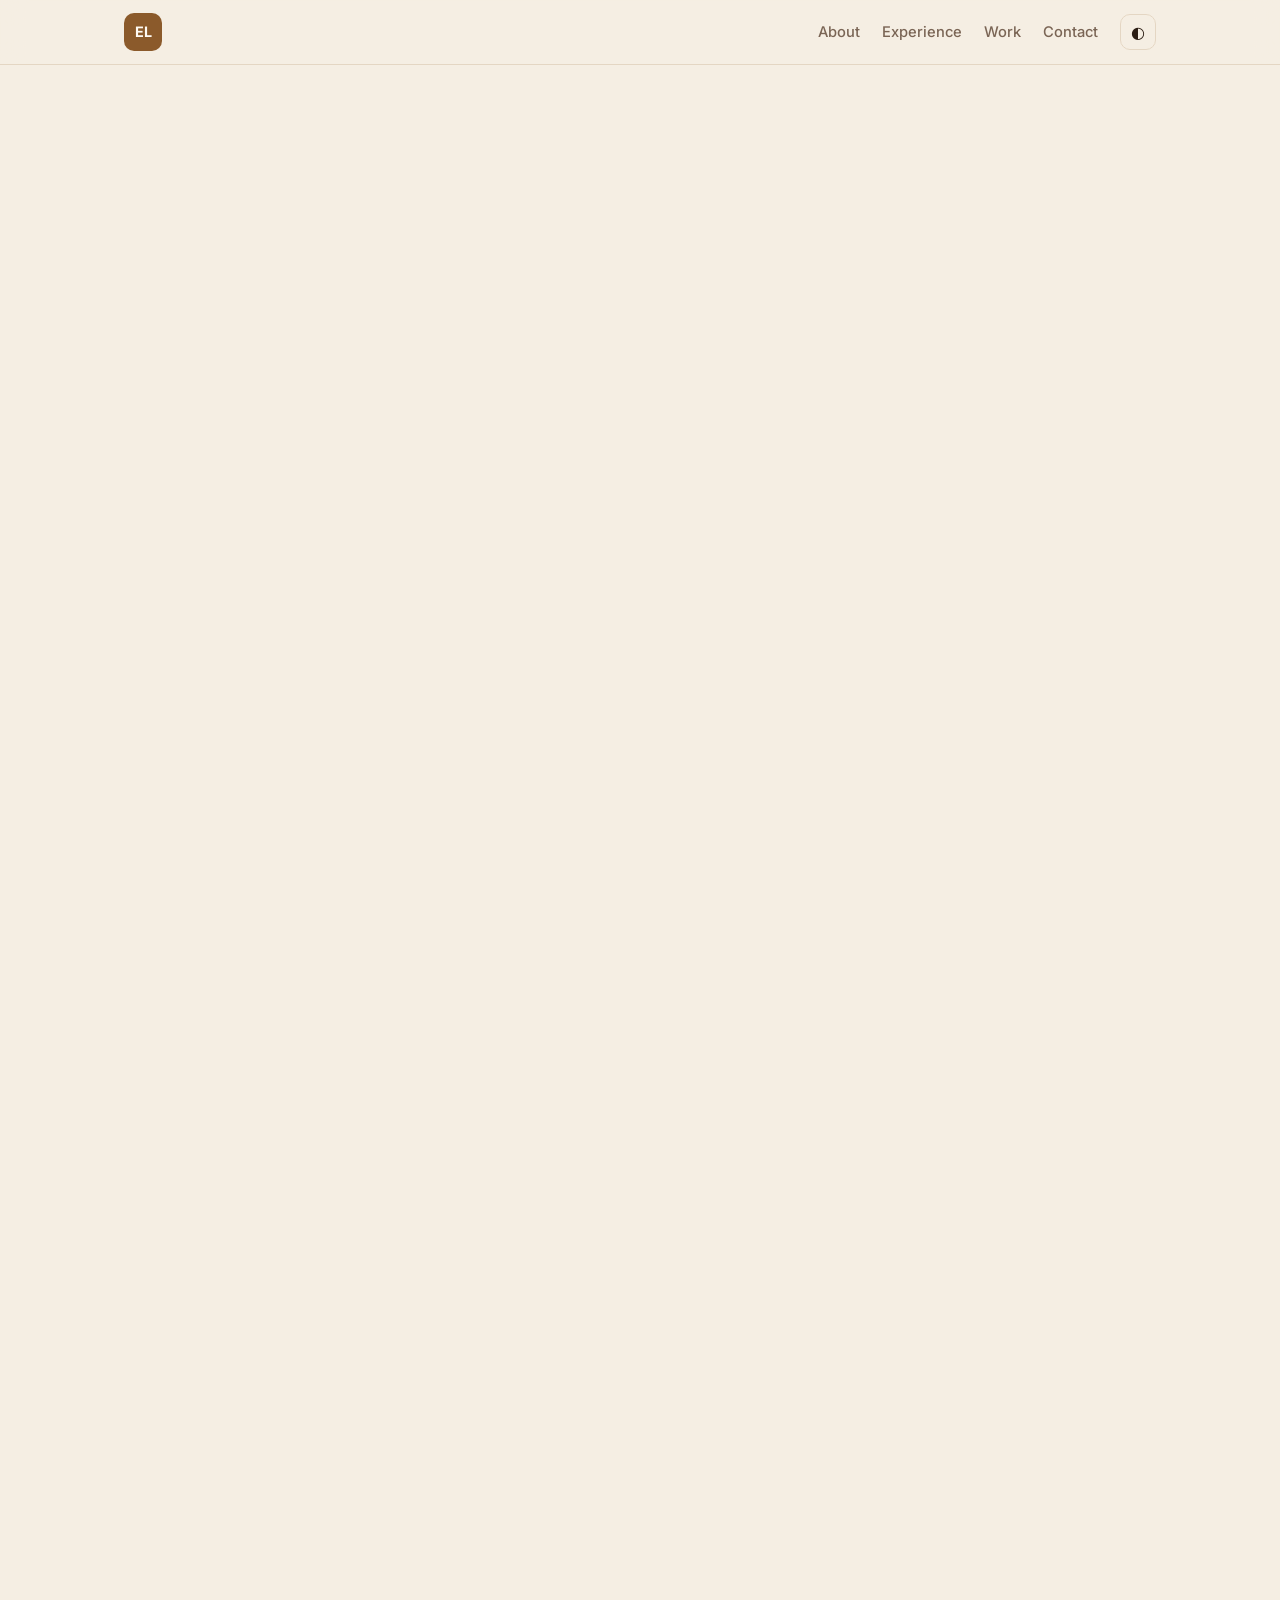
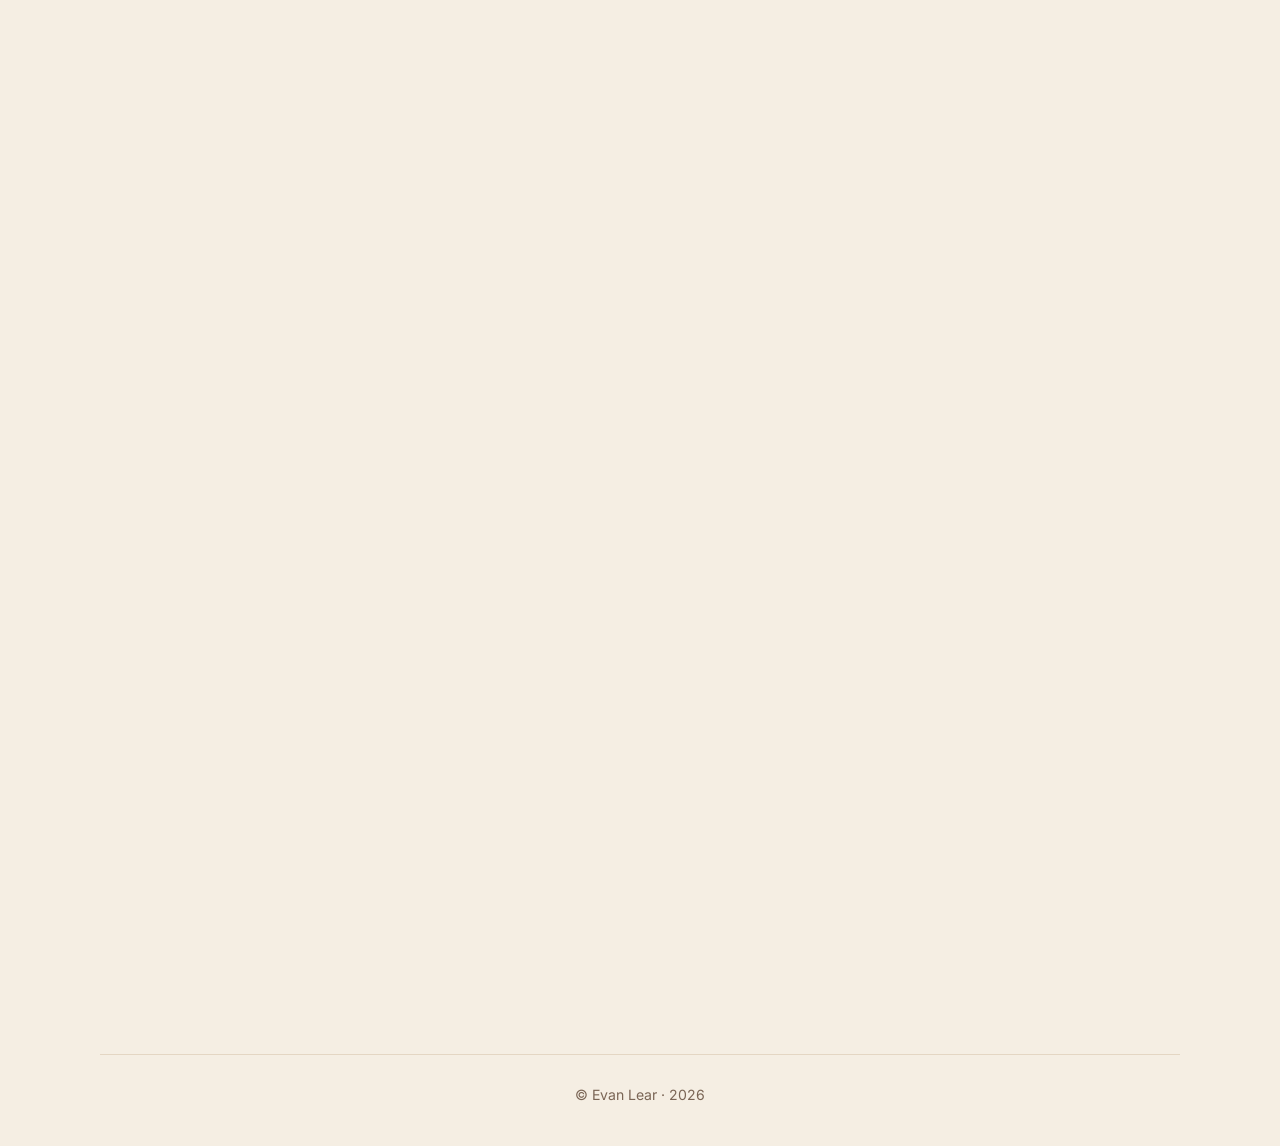
==== commit f96cd822: "Add opening animation on first visit to the home page Co-Authored-By: Claude Opus 5.5 <noreply@anthr" ====
--- a/index.html
+++ b/index.html
@@ -11,8 +11,30 @@
   <link rel="stylesheet" href="/styles.css" />
   <link rel="icon" href="data:image/svg+xml,<svg xmlns='http://www.w3.org/2000/svg' viewBox='0 0 100 100'><rect width='100' height='100' rx='22' fill='%238b5a2b'/></svg>" />
   <script>try{const t=localStorage.getItem('theme');if(t)document.documentElement.dataset.theme=t;}catch(e){}</script>
+  <script>
+    // Play the opening animation once per browser tab (add ?intro to the URL to replay it).
+    try {
+      var force = /[?&]intro\b/.test(location.search);
+      var calm = window.matchMedia && matchMedia('(prefers-reduced-motion: reduce)').matches;
+      if (force || (!calm && !sessionStorage.getItem('introSeen'))) {
+        document.documentElement.classList.add('intro-active');
+        sessionStorage.setItem('introSeen', '1');
+      }
+    } catch (e) {}
+  </script>
 </head>
 <body>
+  <div id="intro" role="img" aria-label="">
+    <div class="intro-bg-accent"></div>
+    <div class="intro-bg"></div>
+    <div class="intro-inner">
+      <div class="intro-mark"></div>
+      <div class="intro-name-wrap"><div class="intro-name"></div></div>
+      <div class="intro-line"></div>
+      <div class="intro-role"></div>
+    </div>
+    <div class="intro-hint">click to skip</div>
+  </div>
   <header class="nav">
     <div class="wrap nav-inner">
       <a href="#top" class="logo" id="logo"></a>
@@ -86,5 +108,7 @@
 
   <script src="/content.js"></script>
   <script src="/main.js"></script>
+  <script src="/intro.js"></script>
+  <script src="/reveal.js"></script>
 </body>
 </html>
--- a/styles.css
+++ b/styles.css
@@ -111,10 +111,47 @@
 .contact p { max-width: 46ch; margin: 0 auto 28px; }
 .footer { padding: 28px 24px 40px; border-top: 1px solid var(--border); color: var(--muted); font-size: .88rem; text-align: center; }
 
-/* Reveal */
-.reveal { opacity: 0; transform: translateY(12px); transition: opacity .5s ease, transform .5s ease; }
-.reveal.in { opacity: 1; transform: none; }
-@media (prefers-reduced-motion: reduce) { .reveal { opacity: 1; transform: none; transition: none; } html { scroll-behavior: auto; } }
+/* Scroll reveal (classes added by reveal.js) */
+.reveal-on .reveal { opacity: 0; transform: translateY(26px); transition: opacity .75s cubic-bezier(.2,.65,.3,1) var(--d, 0ms), transform .75s cubic-bezier(.2,.65,.3,1) var(--d, 0ms); }
+.reveal-on .reveal.in { opacity: 1; transform: none; }
+@media (prefers-reduced-motion: reduce) { html { scroll-behavior: auto; } }
+
+/* Opening animation (home page, once per tab) */
+#intro { display: none; }
+.intro-active #intro {
+  position: fixed; inset: 0; z-index: 100; display: grid; place-items: center; cursor: pointer;
+  animation: introGone 0s linear 2.75s forwards;
+}
+.intro-bg, .intro-bg-accent { position: absolute; inset: 0; }
+.intro-bg { background: #2b1d14; animation: introLift .95s cubic-bezier(.76,0,.24,1) 1.75s forwards; }
+.intro-bg-accent { background: #c08a55; animation: introLift .95s cubic-bezier(.76,0,.24,1) 1.9s forwards; }
+.intro-inner { position: relative; display: grid; justify-items: center; text-align: center; padding: 0 24px;
+  animation: introInnerOut .55s cubic-bezier(.76,0,.24,1) 1.55s forwards; }
+.intro-mark {
+  width: 72px; height: 72px; border-radius: 18px; display: grid; place-items: center; margin-bottom: 26px;
+  background: #d4a373; color: #2b1d14; font-weight: 700; font-size: 1.5rem; letter-spacing: -.02em;
+  opacity: 0; transform: scale(.55) rotate(-12deg);
+  animation: introPop .7s cubic-bezier(.34,1.56,.64,1) .1s forwards;
+}
+.intro-name-wrap { overflow: hidden; padding: .06em .02em .12em; }
+.intro-name { font-size: clamp(2.6rem, 9vw, 5.2rem); font-weight: 700; letter-spacing: -.045em; line-height: 1; color: #f5eee3; white-space: nowrap; }
+.intro-name .ch { display: inline-block; transform: translateY(115%); animation: introRise .75s cubic-bezier(.2,.8,.2,1) calc(.35s + var(--i) * 45ms) forwards; }
+.intro-name .sp { display: inline-block; width: .28em; }
+.intro-line { height: 2px; width: 0; margin: 22px 0 18px; background: #d4a373; border-radius: 2px; animation: introLine .6s cubic-bezier(.65,0,.35,1) .85s forwards; }
+.intro-role { font-family: "JetBrains Mono", monospace; font-size: .85rem; letter-spacing: .16em; text-transform: uppercase; color: #d4a373;
+  opacity: 0; transform: translateY(8px); animation: introFade .6s ease 1s forwards; }
+.intro-hint { position: absolute; bottom: 28px; left: 0; right: 0; text-align: center; font-family: "JetBrains Mono", monospace;
+  font-size: .72rem; letter-spacing: .14em; text-transform: uppercase; color: rgba(245,238,227,.35);
+  opacity: 0; animation: introFade .5s ease .6s forwards, introInnerOut .4s ease 1.5s forwards; }
+#intro.intro-skip { transition: opacity .3s ease; opacity: 0; }
+@keyframes introPop { to { opacity: 1; transform: none; } }
+@keyframes introRise { to { transform: none; } }
+@keyframes introLine { to { width: min(160px, 40vw); } }
+@keyframes introFade { to { opacity: 1; transform: none; } }
+@keyframes introInnerOut { to { opacity: 0; transform: translateY(-24px); } }
+@keyframes introLift { to { transform: translateY(-100%); } }
+@keyframes introGone { to { visibility: hidden; pointer-events: none; } }
+@media (prefers-reduced-motion: reduce) { #intro { display: none !important; } }
 
 /* Mobile */
 @media (max-width: 760px) {
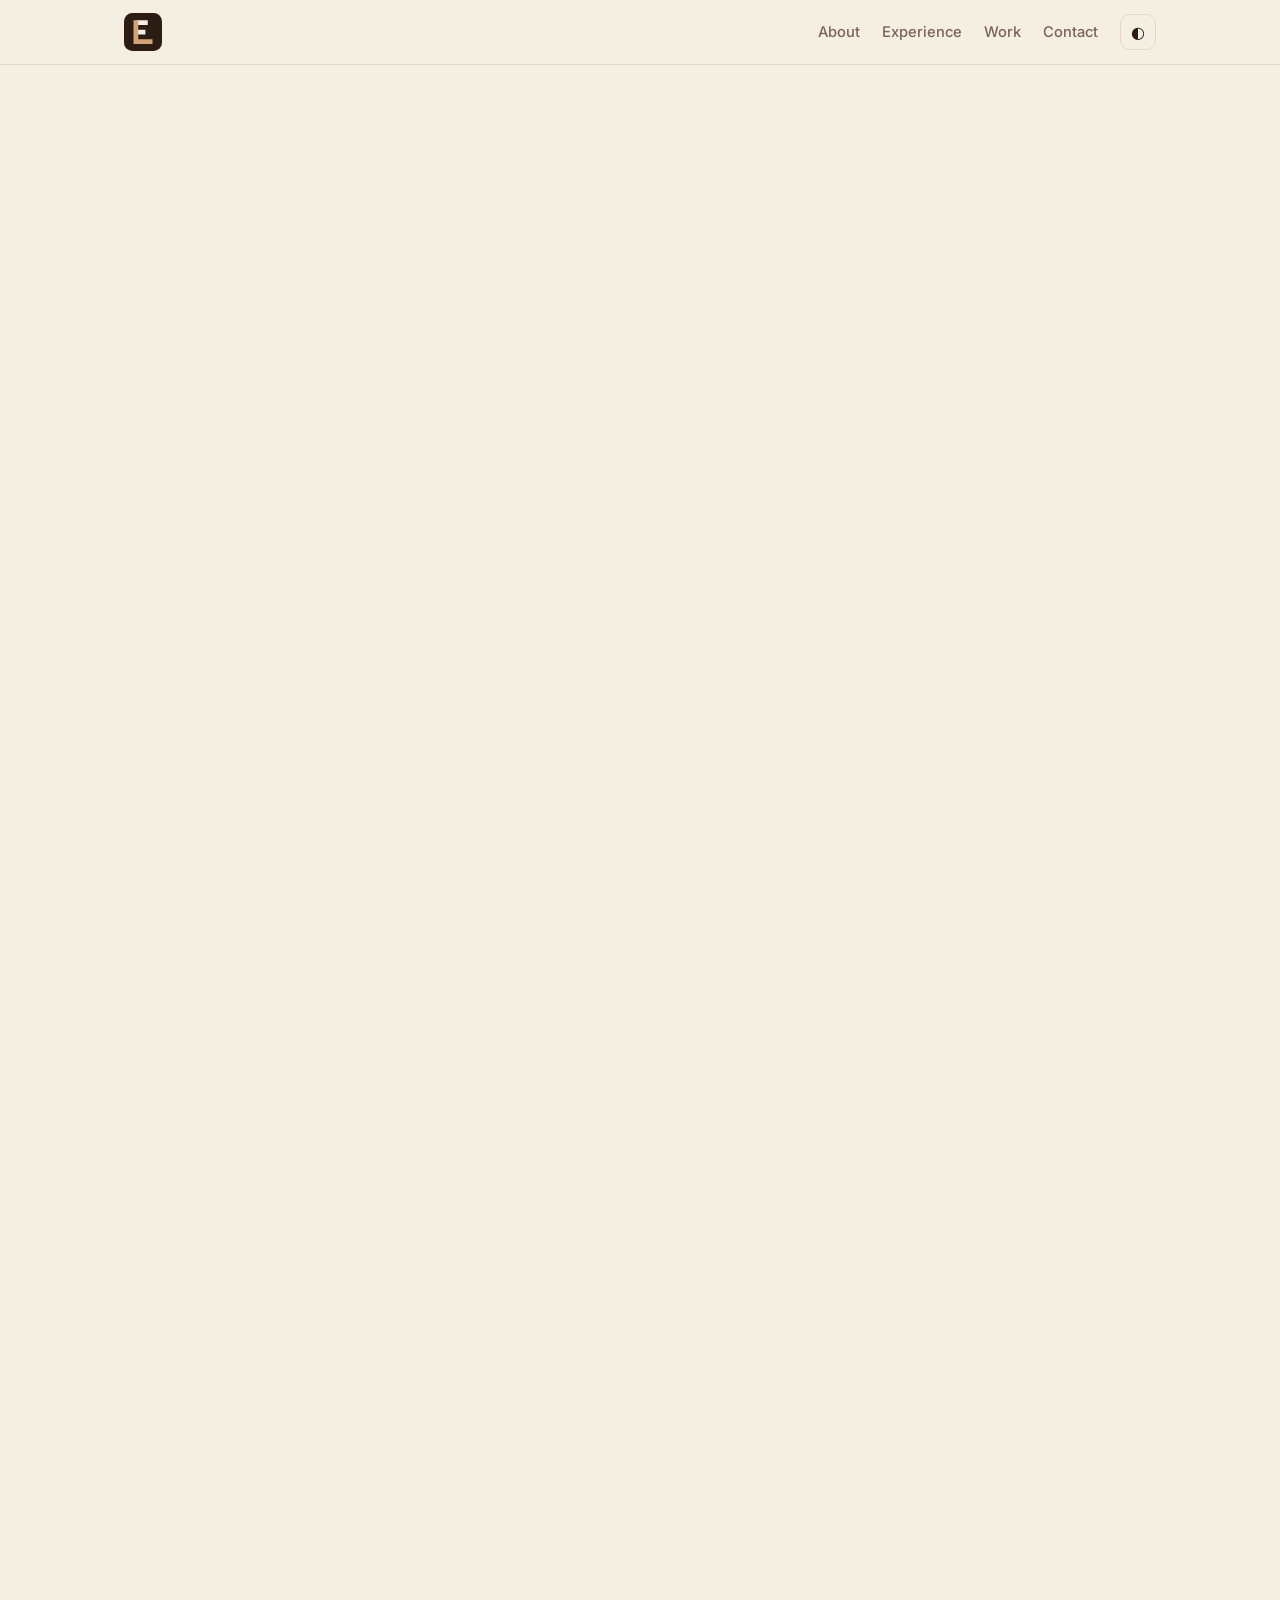
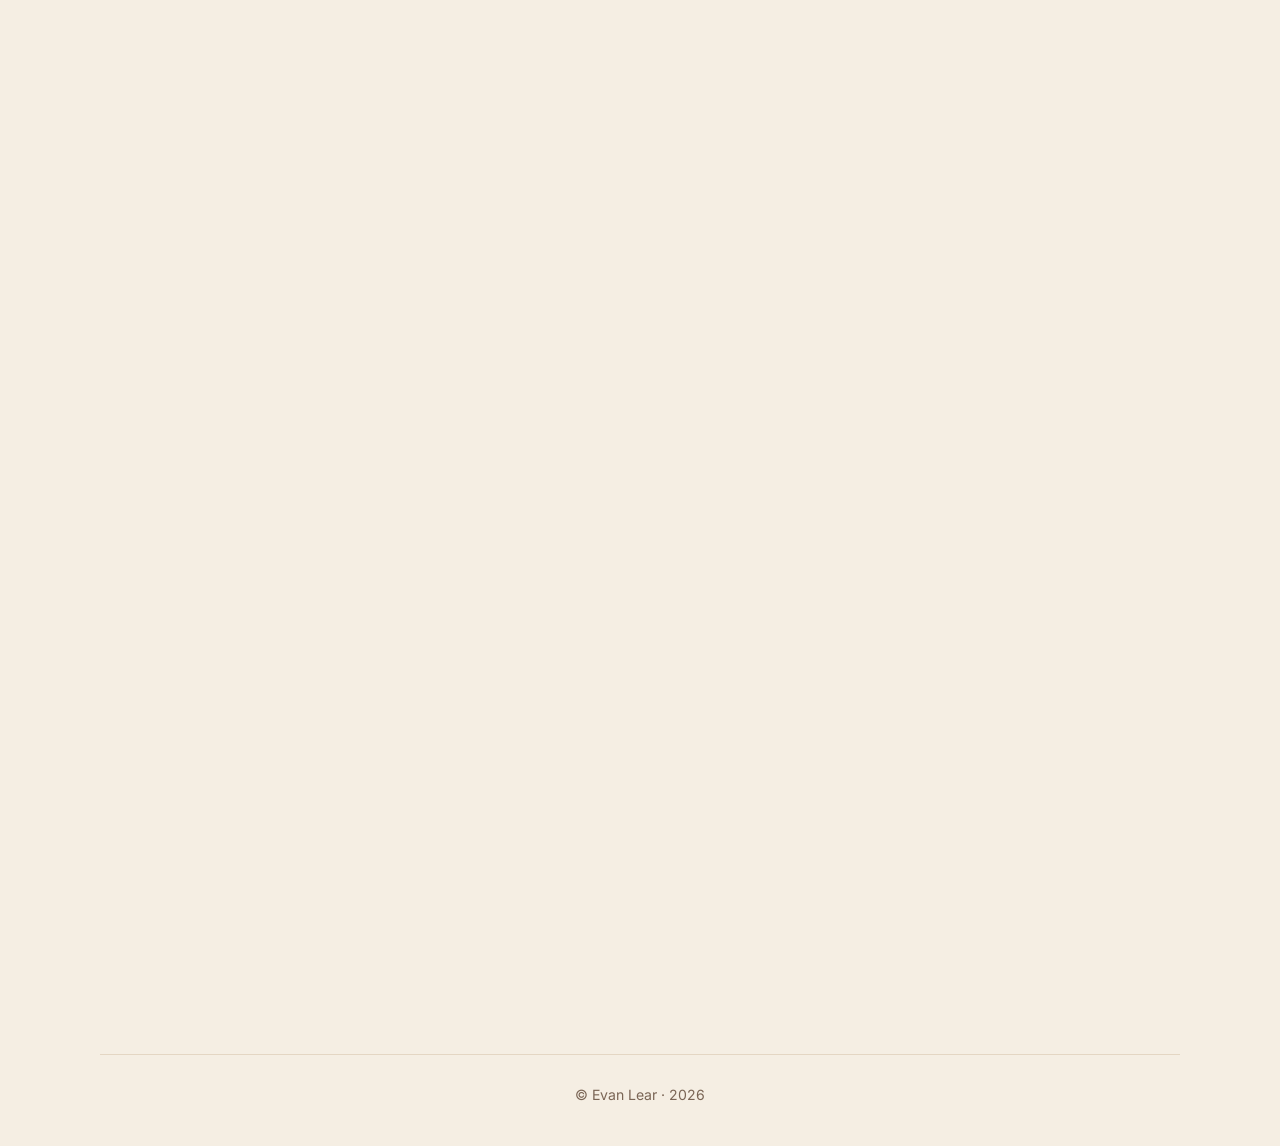
==== commit e50d166b: "Use the favicon mark as the nav logo Co-Authored-By: Claude Fable 5.2 <noreply@anthropic.com> Claude" ====
--- a/index.html
+++ b/index.html
@@ -9,7 +9,11 @@
   <link rel="preconnect" href="https://fonts.gstatic.com" crossorigin />
   <link href="https://fonts.googleapis.com/css2?family=Inter:wght@400;500;600;700&family=JetBrains+Mono:wght@400;500&display=swap" rel="stylesheet" />
   <link rel="stylesheet" href="/styles.css" />
-  <link rel="icon" href="data:image/svg+xml,<svg xmlns='http://www.w3.org/2000/svg' viewBox='0 0 100 100'><rect width='100' height='100' rx='22' fill='%238b5a2b'/></svg>" />
+  <link rel="icon" href="/favicon.ico" sizes="48x48" />
+  <link rel="icon" href="/favicon.svg" type="image/svg+xml" />
+  <link rel="apple-touch-icon" href="/apple-touch-icon.png" />
+  <link rel="manifest" href="/site.webmanifest" />
+  <meta name="theme-color" content="#2b1d14" />
   <script>try{const t=localStorage.getItem('theme');if(t)document.documentElement.dataset.theme=t;}catch(e){}</script>
   <script>
     // Play the opening animation once per browser tab (add ?intro to the URL to replay it).
@@ -37,7 +41,7 @@
   </div>
   <header class="nav">
     <div class="wrap nav-inner">
-      <a href="#top" class="logo" id="logo"></a>
+      <a href="#top" class="logo" id="logo" aria-label="Evan Lear, back to top"><img src="/favicon.svg" alt="" width="38" height="38" /></a>
       <nav class="links">
         <a href="#about">About</a>
         <a href="#experience">Experience</a>
--- a/styles.css
+++ b/styles.css
@@ -33,7 +33,8 @@
 /* Nav */
 .nav { position: sticky; top: 0; z-index: 10; backdrop-filter: blur(12px); background: color-mix(in srgb, var(--bg) 80%, transparent); border-bottom: 1px solid var(--border); }
 .nav-inner { display: flex; align-items: center; justify-content: space-between; height: 64px; }
-.logo { font-weight: 700; text-decoration: none; width: 38px; height: 38px; border-radius: 10px; display: grid; place-items: center; background: var(--accent); color: var(--accent-ink); font-size: .9rem; }
+.logo { display: block; width: 38px; height: 38px; border-radius: 9px; }
+.logo img { width: 100%; height: 100%; }
 .links { display: flex; gap: 22px; align-items: center; }
 .links a { text-decoration: none; color: var(--muted); font-size: .92rem; font-weight: 500; }
 .links a:hover { color: var(--text); }
